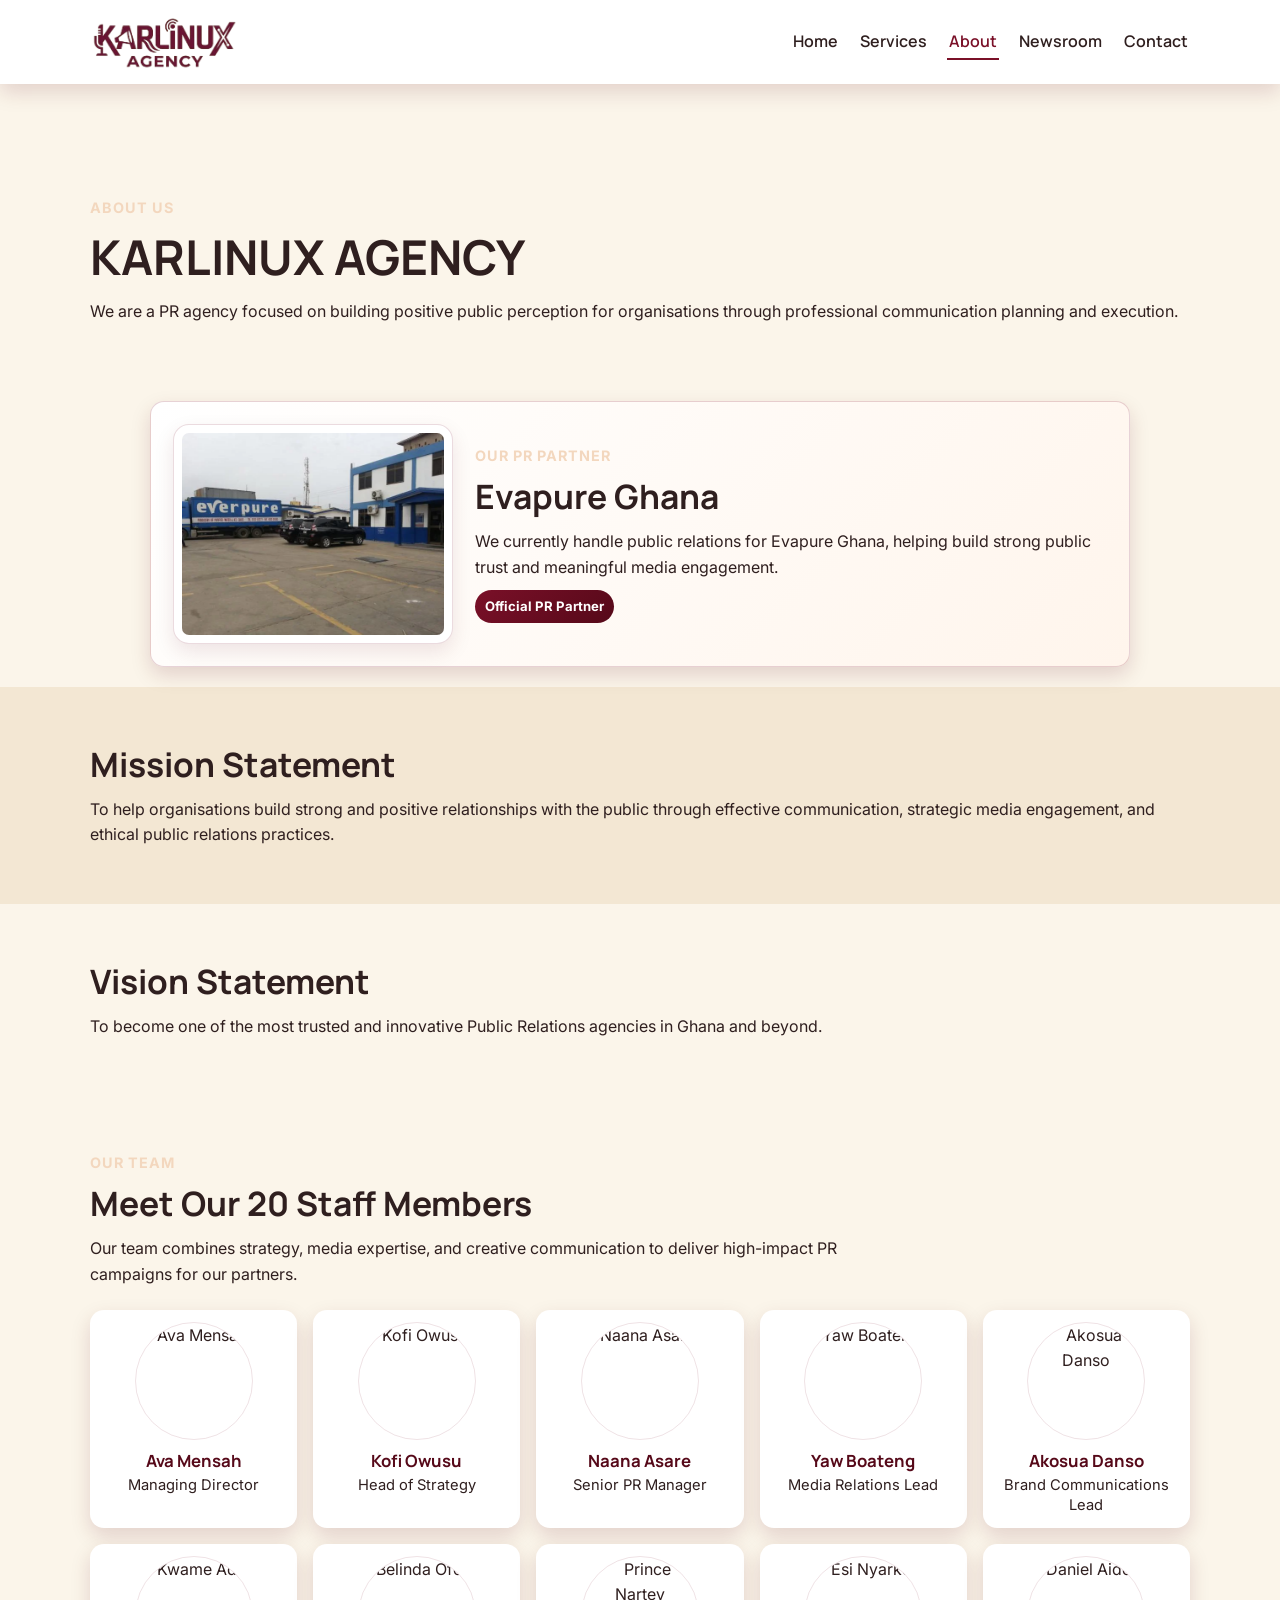
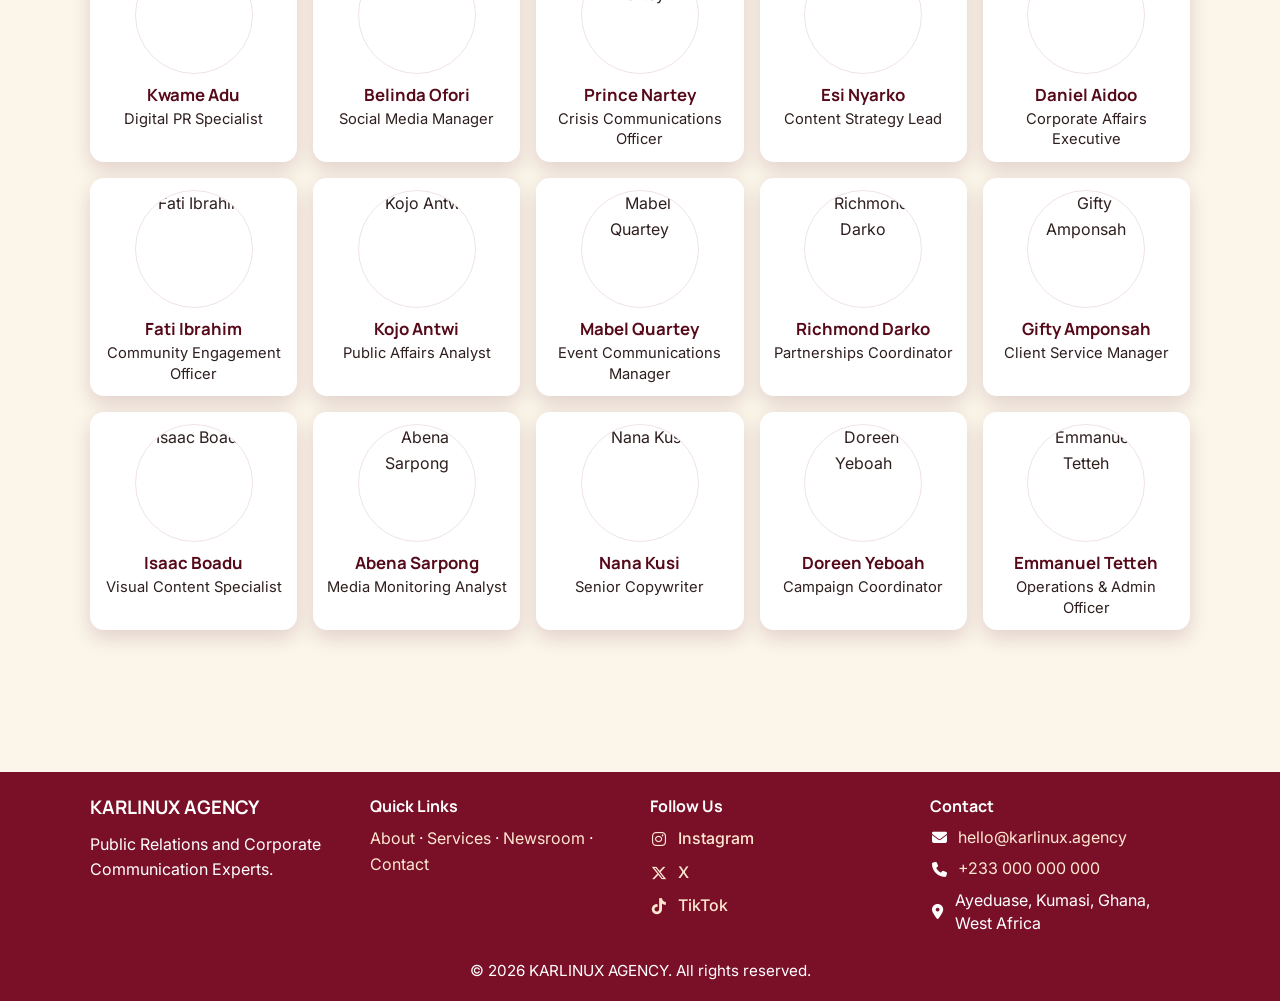
==== about.html @ dc79f02c "Build multi-page KARLINUX PR agency website" ====
<!DOCTYPE html>
<html lang="en">
<head>
	<meta charset="UTF-8">
	<meta name="viewport" content="width=device-width, initial-scale=1.0">
	<title>KARLINUX AGENCY | About</title>
	<link rel="stylesheet" href="styles.css">
	<link rel="stylesheet" href="https://cdnjs.cloudflare.com/ajax/libs/font-awesome/6.5.2/css/all.min.css">
</head>
<body>
	<header class="site-header">
		<nav class="navbar container">
			<a class="brand" href="index.html"><img src="images/newlogol.png" alt="KARLINUX AGENCY"></a>
			<button class="menu-toggle" id="menuToggle" aria-label="Open menu">☰</button>
			<ul class="nav-links" id="navLinks">
				<li><a href="index.html">Home</a></li>
				<li><a href="services.html">Services</a></li>
				
				<li><a class="active" href="about.html">About</a></li>
				<li><a href="newsroom.html">Newsroom</a></li>
				<li><a href="contact.html">Contact</a></li>
			</ul>
		</nav>
	</header>

	<main class="page-main">
		<section class="section">
			<div class="container reveal">
				<p class="eyebrow">About Us</p>
				<h1>KARLINUX AGENCY</h1>
				<p>We are a PR agency focused on building positive public perception for organisations through professional communication planning and execution.</p>
			</div>
		</section>

		<section class="section partner-section">
			<div class="container reveal">
				<article class="card partner-highlight">
					<div class="partner-media">
						<img class="partner-logo" src="images/eva.webp" alt="Evapure Ghana image">
					</div>
					<div class="partner-content">
						<p class="eyebrow">Our PR Partner</p>
						<h2>Evapure Ghana</h2>
						<p>We currently handle public relations for Evapure Ghana, helping build strong public trust and meaningful media engagement.</p>
						<span class="partner-badge">Official PR Partner</span>
					</div>
				</article>
			</div>
		</section>

		<section class="section alt-bg">
			<div class="container reveal">
				<h2>Mission Statement</h2>
				<p>To help organisations build strong and positive relationships with the public through effective communication, strategic media engagement, and ethical public relations practices.</p>
			</div>
		</section>

		<section class="section">
			<div class="container reveal">
				<h2>Vision Statement</h2>
				<p>To become one of the most trusted and innovative Public Relations agencies in Ghana and beyond.</p>
			</div>
		</section>

		<section class="section team-section">
			<div class="container reveal">
				<p class="eyebrow">Our Team</p>
				<h2>Meet Our 20 Staff Members</h2>
				<p>Our team combines strategy, media expertise, and creative communication to deliver high-impact PR campaigns for our partners.</p>
				<div class="team-grid">
					<article class="card team-card"><img class="team-photo" src="https://randomuser.me/api/portraits/women/11.jpg" alt="Ava Mensah"><h3>Ava Mensah</h3><p>Managing Director</p></article>
					<article class="card team-card"><img class="team-photo" src="https://randomuser.me/api/portraits/men/12.jpg" alt="Kofi Owusu"><h3>Kofi Owusu</h3><p>Head of Strategy</p></article>
					<article class="card team-card"><img class="team-photo" src="https://randomuser.me/api/portraits/women/13.jpg" alt="Naana Asare"><h3>Naana Asare</h3><p>Senior PR Manager</p></article>
					<article class="card team-card"><img class="team-photo" src="https://randomuser.me/api/portraits/men/14.jpg" alt="Yaw Boateng"><h3>Yaw Boateng</h3><p>Media Relations Lead</p></article>
					<article class="card team-card"><img class="team-photo" src="https://randomuser.me/api/portraits/women/15.jpg" alt="Akosua Danso"><h3>Akosua Danso</h3><p>Brand Communications Lead</p></article>
					<article class="card team-card"><img class="team-photo" src="https://randomuser.me/api/portraits/men/16.jpg" alt="Kwame Adu"><h3>Kwame Adu</h3><p>Digital PR Specialist</p></article>
					<article class="card team-card"><img class="team-photo" src="https://randomuser.me/api/portraits/women/17.jpg" alt="Belinda Ofori"><h3>Belinda Ofori</h3><p>Social Media Manager</p></article>
					<article class="card team-card"><img class="team-photo" src="https://randomuser.me/api/portraits/men/18.jpg" alt="Prince Nartey"><h3>Prince Nartey</h3><p>Crisis Communications Officer</p></article>
					<article class="card team-card"><img class="team-photo" src="https://randomuser.me/api/portraits/women/19.jpg" alt="Esi Nyarko"><h3>Esi Nyarko</h3><p>Content Strategy Lead</p></article>
					<article class="card team-card"><img class="team-photo" src="https://randomuser.me/api/portraits/men/20.jpg" alt="Daniel Aidoo"><h3>Daniel Aidoo</h3><p>Corporate Affairs Executive</p></article>
					<article class="card team-card"><img class="team-photo" src="https://randomuser.me/api/portraits/women/21.jpg" alt="Fati Ibrahim"><h3>Fati Ibrahim</h3><p>Community Engagement Officer</p></article>
					<article class="card team-card"><img class="team-photo" src="https://randomuser.me/api/portraits/men/22.jpg" alt="Kojo Antwi"><h3>Kojo Antwi</h3><p>Public Affairs Analyst</p></article>
					<article class="card team-card"><img class="team-photo" src="https://randomuser.me/api/portraits/women/23.jpg" alt="Mabel Quartey"><h3>Mabel Quartey</h3><p>Event Communications Manager</p></article>
					<article class="card team-card"><img class="team-photo" src="https://randomuser.me/api/portraits/men/24.jpg" alt="Richmond Darko"><h3>Richmond Darko</h3><p>Partnerships Coordinator</p></article>
					<article class="card team-card"><img class="team-photo" src="https://randomuser.me/api/portraits/women/25.jpg" alt="Gifty Amponsah"><h3>Gifty Amponsah</h3><p>Client Service Manager</p></article>
					<article class="card team-card"><img class="team-photo" src="https://randomuser.me/api/portraits/men/26.jpg" alt="Isaac Boadu"><h3>Isaac Boadu</h3><p>Visual Content Specialist</p></article>
					<article class="card team-card"><img class="team-photo" src="https://randomuser.me/api/portraits/women/27.jpg" alt="Abena Sarpong"><h3>Abena Sarpong</h3><p>Media Monitoring Analyst</p></article>
					<article class="card team-card"><img class="team-photo" src="https://randomuser.me/api/portraits/men/28.jpg" alt="Nana Kusi"><h3>Nana Kusi</h3><p>Senior Copywriter</p></article>
					<article class="card team-card"><img class="team-photo" src="https://randomuser.me/api/portraits/women/29.jpg" alt="Doreen Yeboah"><h3>Doreen Yeboah</h3><p>Campaign Coordinator</p></article>
					<article class="card team-card"><img class="team-photo" src="https://randomuser.me/api/portraits/men/30.jpg" alt="Emmanuel Tetteh"><h3>Emmanuel Tetteh</h3><p>Operations & Admin Officer</p></article>
				</div>
			</div>
		</section>
	</main>

	<footer class="site-footer">
		<div class="container footer-grid footer-grid-rich">
			<div>
				<h3>KARLINUX AGENCY</h3>
				<p>Public Relations and Corporate Communication Experts.</p>
			</div>
			<div>
				<h4>Quick Links</h4>
				<p><a href="about.html">About</a> · <a href="services.html">Services</a> · <a href="newsroom.html">Newsroom</a> · <a href="contact.html">Contact</a></p>
			</div>
			<div>
				<h4>Follow Us</h4>
				<div class="social-links">
					<a href="#" aria-label="Instagram"><i class="fa-brands fa-instagram"></i><span>Instagram</span></a>
					<a href="#" aria-label="X"><i class="fa-brands fa-x-twitter"></i><span>X</span></a>
					<a href="#" aria-label="TikTok"><i class="fa-brands fa-tiktok"></i><span>TikTok</span></a>
				</div>
			</div>
			<div>
				<h4>Contact</h4>
				<ul class="footer-contact">
					<li><i class="fa-solid fa-envelope"></i><a href="mailto:hello@karlinux.agency">hello@karlinux.agency</a></li>
					<li><i class="fa-solid fa-phone"></i><a href="tel:+233000000000">+233 000 000 000</a></li>
					<li><i class="fa-solid fa-location-dot"></i><span>Ayeduase, Kumasi, Ghana, West Africa</span></li>
				</ul>
			</div>
		</div>
		<p class="copyright">© <span id="year"></span> KARLINUX AGENCY. All rights reserved.</p>
	</footer>

	<script src="script.js"></script>
</body>
</html>
---- styles.css ----
@import url('https://fonts.googleapis.com/css2?family=Inter:wght@400;500;600;700;800&family=Manrope:wght@600;700;800&display=swap');

* {
	margin: 0;
	padding: 0;
	box-sizing: border-box;
}

:root {
	--burgundy: #7a1028;
	--burgundy-dark: #560919;
	--beige: #f3e7d3;
	--beige-soft: #fbf5ea;
	--text: #2f1f1f;
	--white: #ffffff;
	--shadow: 0 8px 20px rgba(86, 9, 25, 0.15);
}

html,
body {
	width: 100%;
	overflow-x: hidden;
}

body {
	font-family: "Inter", "Segoe UI", Arial, sans-serif;
	background: var(--beige-soft);
	color: var(--text);
	line-height: 1.6;
}

.container {
	width: min(1100px, 92%);
	margin: 0 auto;
}

.site-header {
	position: sticky;
	top: 0;
	z-index: 1000;
	background: var(--white);
	box-shadow: var(--shadow);
}

.navbar {
	min-height: 72px;
	display: flex;
	align-items: center;
	justify-content: space-between;
	gap: 20px;
}

.brand {
	text-decoration: none;
	color: var(--burgundy);
	font-weight: 800;
	font-family: "Manrope", "Inter", "Segoe UI", Arial, sans-serif;
	letter-spacing: 0.4px;
	display: inline-flex;
	align-items: center;
}

.brand img {
	height: 84px;
	width: auto;
	display: block;
}

.menu-toggle {
	display: none;
	border: 0;
	background: transparent;
	font-size: 28px;
	color: var(--burgundy);
	cursor: pointer;
}

.nav-links {
	list-style: none;
	display: flex;
	gap: 18px;
}

.nav-links a {
	text-decoration: none;
	color: var(--text);
	font-weight: 600;
	font-family: "Manrope", "Inter", "Segoe UI", Arial, sans-serif;
	padding: 6px 2px;
	border-bottom: 2px solid transparent;
}

.nav-links a:hover,
.nav-links a.active {
	color: var(--burgundy);
	border-color: var(--burgundy);
}

.page-main,
.section {
	padding: 56px 0;
}

.hero {
	background: linear-gradient(140deg, var(--burgundy) 0%, var(--burgundy-dark) 100%);
	color: var(--white);
}

.hero-grid {
	display: grid;
	grid-template-columns: 1fr;
	gap: 28px;
	align-items: start;
}

.eyebrow {
	color: #f3d7be;
	font-size: 0.9rem;
	text-transform: uppercase;
	letter-spacing: 1px;
	margin-bottom: 8px;
	font-weight: 700;
}

h1,
h2,
h3,
h4 {
	font-family: "Manrope", "Inter", "Segoe UI", Arial, sans-serif;
	line-height: 1.25;
	margin-bottom: 12px;
}

h1 {
	font-size: clamp(2rem, 5vw, 3rem);
}

h2 {
	font-size: clamp(1.4rem, 3.5vw, 2.1rem);
}

.hero-panel,
.card {
	background: var(--white);
	color: var(--text);
	border-radius: 14px;
	box-shadow: var(--shadow);
	padding: 22px;
}

.hero-panel ul {
	padding-left: 18px;
}

.hero-actions {
	margin-top: 20px;
	display: flex;
	flex-wrap: wrap;
	gap: 10px;
}

.btn {
	display: inline-flex;
	align-items: center;
	justify-content: center;
	text-decoration: none;
	padding: 10px 16px;
	border-radius: 8px;
	font-weight: 700;
	border: 2px solid transparent;
}

.btn-primary {
	background: var(--burgundy);
	color: var(--white);
}

.btn-primary:hover {
	background: var(--burgundy-dark);
}

.btn-outline {
	border-color: var(--white);
	color: var(--white);
}

.btn-outline:hover {
	background: rgba(255, 255, 255, 0.15);
}

.btn-outline-dark {
	border-color: var(--burgundy);
	color: var(--burgundy);
	background: transparent;
}

.btn-outline-dark:hover {
	background: var(--burgundy);
	color: var(--white);
}

.alt-bg {
	background: var(--beige);
}

.card-grid {
	margin-top: 22px;
	display: grid;
	grid-template-columns: repeat(3, minmax(0, 1fr));
	gap: 16px;
}

.services-grid-detailed {
	margin-top: 22px;
	display: grid;
	grid-template-columns: repeat(3, minmax(0, 1fr));
	gap: 18px;
}

.service-detail {
	padding: 14px;
	display: flex;
	flex-direction: column;
	gap: 10px;
}

.service-image {
	width: 100%;
	height: 190px;
	object-fit: cover;
	border-radius: 10px;
	background: #e9d8d8;
	border: 1px solid rgba(122, 16, 40, 0.12);
}

.service-detail h3 {
	margin-top: 6px;
	margin-bottom: 4px;
	color: var(--burgundy-dark);
}

.service-detail p {
	font-size: 0.95rem;
	line-height: 1.6;
}

.five-col {
	grid-template-columns: repeat(5, minmax(0, 1fr));
}

.site-footer {
	background: var(--burgundy);
	color: var(--white);
	margin-top: 30px;
	padding-top: 24px;
}

.footer-grid {
	display: grid;
	grid-template-columns: repeat(2, minmax(0, 1fr));
	gap: 12px;
	padding-bottom: 10px;
}

.footer-grid-rich {
	grid-template-columns: repeat(4, minmax(0, 1fr));
	gap: 20px;
	padding-bottom: 14px;
}

.footer-grid-rich h4 {
	margin-bottom: 10px;
}

.social-links {
	display: grid;
	gap: 8px;
}

.social-links a {
	display: inline-flex;
	align-items: center;
	gap: 10px;
	font-weight: 500;
}

.social-links i {
	width: 18px;
	text-align: center;
	font-size: 16px;
}

.footer-contact {
	list-style: none;
	display: grid;
	gap: 8px;
}

.footer-contact li {
	display: inline-flex;
	align-items: center;
	gap: 10px;
	line-height: 1.45;
}

.footer-contact i {
	width: 18px;
	text-align: center;
	font-size: 15px;
}

.site-footer a {
	color: #ffe8d1;
	text-decoration: none;
}

.site-footer a:hover {
	text-decoration: underline;
}

.copyright {
	text-align: center;
	padding: 10px 12px 18px;
	font-size: 0.95rem;
}

.contact-wrap {
	display: grid;
	grid-template-columns: 1fr 1.2fr;
	gap: 16px;
	margin-top: 16px;
}

.contact-form {
	display: grid;
	gap: 8px;
}

.contact-form input,
.contact-form textarea {
	width: 100%;
	padding: 10px;
	border: 1px solid #d8c5c5;
	border-radius: 8px;
	font: inherit;
}

.feature-list {
	list-style: none;
	display: grid;
	gap: 12px;
	margin-top: 14px;
}

.feature-list li {
	position: relative;
	padding: 12px 14px 12px 46px;
	border-radius: 10px;
	background: linear-gradient(90deg, #fffaf4 0%, #ffffff 100%);
	border: 1px solid rgba(122, 16, 40, 0.15);
	box-shadow: 0 4px 12px rgba(86, 9, 25, 0.08);
}

.feature-list li::before {
	content: "";
	position: absolute;
	left: 14px;
	top: 50%;
	transform: translateY(-50%);
	width: 22px;
	height: 22px;
	border-radius: 50%;
	background: linear-gradient(135deg, var(--burgundy) 0%, var(--burgundy-dark) 100%);
}

.feature-list li::after {
	content: "✓";
	position: absolute;
	left: 21px;
	top: 50%;
	transform: translateY(-52%);
	font-size: 12px;
	font-weight: 700;
	color: var(--white);
}

.why-card {
	max-width: 980px;
	margin: 0 auto;
}

.partner-section {
	padding-top: 20px;
	padding-bottom: 20px;
}

.partner-highlight {
	max-width: 980px;
	margin: 0 auto;
	background: linear-gradient(135deg, #ffffff 0%, #fff5ec 100%);
	border: 1px solid rgba(122, 16, 40, 0.18);
	display: grid;
	grid-template-columns: 280px 1fr;
	gap: 22px;
	align-items: center;
}

.partner-media {
	display: flex;
	justify-content: center;
	align-items: center;
}

.partner-logo {
	width: 100%;
	height: 220px;
	object-fit: cover;
	padding: 8px;
	border-radius: 16px;
	background: #ffffff;
	border: 1px solid rgba(122, 16, 40, 0.15);
	box-shadow: 0 8px 20px rgba(86, 9, 25, 0.1);
}

.partner-content p {
	max-width: 900px;
}

.partner-badge {
	display: inline-block;
	margin-top: 10px;
	padding: 6px 10px;
	border-radius: 999px;
	font-size: 0.82rem;
	font-weight: 700;
	color: var(--white);
	background: linear-gradient(135deg, var(--burgundy) 0%, var(--burgundy-dark) 100%);
}

.team-section p {
	max-width: 760px;
}

.team-grid {
	margin-top: 22px;
	display: grid;
	grid-template-columns: repeat(5, minmax(0, 1fr));
	gap: 16px;
}

.team-card {
	padding: 12px;
	text-align: center;
	transition: transform 0.25s ease, box-shadow 0.25s ease;
}

.team-card:hover {
	transform: translateY(-4px);
	box-shadow: 0 12px 26px rgba(86, 9, 25, 0.2);
}

.team-photo {
	width: 118px;
	height: 118px;
	object-fit: cover;
	border-radius: 50%;
	border: 1px solid rgba(122, 16, 40, 0.12);
	margin: 0 auto 10px;
	display: block;
}

.team-card h3 {
	font-size: 1.05rem;
	margin-bottom: 4px;
	color: var(--burgundy-dark);
}

.team-card p {
	font-size: 0.92rem;
	line-height: 1.4;
}

.media-showcase p {
	max-width: 760px;
}

.newsroom-grid {
	margin-top: 22px;
	display: grid;
	grid-template-columns: repeat(3, minmax(0, 1fr));
	gap: 16px;
}

.newsroom-card {
	padding: 14px;
	display: flex;
	flex-direction: column;
	gap: 10px;
}

.newsroom-image {
	width: 100%;
	height: 190px;
	object-fit: cover;
	border-radius: 10px;
	border: 1px solid rgba(122, 16, 40, 0.12);
}

.newsroom-meta {
	font-size: 0.82rem;
	font-weight: 700;
	text-transform: uppercase;
	letter-spacing: 0.7px;
	color: var(--burgundy-dark);
	margin-bottom: 0;
}

.press-release-grid {
	margin-top: 20px;
	display: grid;
	grid-template-columns: repeat(2, minmax(0, 1fr));
	gap: 16px;
}

.press-release-card {
	padding: 18px;
	display: flex;
	flex-direction: column;
	gap: 10px;
}

.press-release-actions {
	display: flex;
	gap: 10px;
	flex-wrap: wrap;
	margin-top: 6px;
}

.share-icon-btn {
	width: 36px;
	height: 36px;
	border: 0;
	border-radius: 50%;
	background: var(--burgundy);
	color: var(--white);
	display: inline-flex;
	align-items: center;
	justify-content: center;
	cursor: pointer;
	transition: transform 0.2s ease, background 0.2s ease;
	padding: 0;
}

.share-icon-btn:hover {
	background: var(--burgundy-dark);
	transform: translateY(-1px);
}

.share-icon-btn i {
	font-size: 0.9rem;
}

.media-grid {
	display: grid;
	gap: 16px;
	margin-top: 16px;
}

.media-images {
	grid-template-columns: repeat(3, minmax(0, 1fr));
}

.media-videos {
	grid-template-columns: repeat(2, minmax(0, 1fr));
	margin-top: 22px;
}

.media-card {
	padding: 12px;
	overflow: hidden;
}

.media-thumb {
	width: 100%;
	aspect-ratio: 16 / 10;
	border-radius: 10px;
	object-fit: cover;
	display: block;
	background: #e9d8d8;
}

.media-card figcaption {
	margin-top: 10px;
	font-size: 0.95rem;
	font-weight: 600;
	color: var(--burgundy-dark);
}

.location-map-section p {
	max-width: 760px;
}

.map-wrap {
	margin-top: 14px;
	padding: 12px;
}

.map-wrap iframe {
	width: 100%;
	height: 420px;
	border: 0;
	border-radius: 10px;
	display: block;
}

.map-actions {
	margin-top: 14px;
	display: flex;
	justify-content: flex-start;
}

.reveal {
	opacity: 0;
	transform: translateY(12px);
	transition: opacity 0.5s ease, transform 0.5s ease;
}

.reveal.show {
	opacity: 1;
	transform: translateY(0);
}

@media (max-width: 980px) {
	.hero-grid,
	.contact-wrap,
	.footer-grid,
	.footer-grid-rich,
	.card-grid,
	.services-grid-detailed,
	.five-col,
	.newsroom-grid,
	.press-release-grid,
	.media-images,
	.media-videos {
		grid-template-columns: 1fr 1fr;
	}

	.team-grid {
		grid-template-columns: repeat(3, minmax(0, 1fr));
	}
}

@media (max-width: 768px) {
	.brand img {
		height: 36px;
	}

	.menu-toggle {
		display: inline-block;
	}

	.nav-links {
		position: fixed;
		right: -280px;
		top: 0;
		width: 260px;
		height: 100vh;
		padding: 90px 20px 20px;
		background: var(--white);
		box-shadow: -8px 0 25px rgba(0, 0, 0, 0.15);
		flex-direction: column;
		gap: 12px;
		transition: right 0.35s ease;
	}

	.nav-links.open {
		right: 0;
	}

	.hero-grid,
	.contact-wrap,
	.footer-grid,
	.footer-grid-rich,
	.card-grid,
	.services-grid-detailed,
	.five-col,
	.newsroom-grid,
	.press-release-grid,
	.media-images,
	.media-videos {
		grid-template-columns: 1fr;
	}

	.team-grid {
		grid-template-columns: repeat(2, minmax(0, 1fr));
	}

	.team-photo {
		width: 104px;
		height: 104px;
	}

	.partner-highlight {
		grid-template-columns: 1fr;
		text-align: center;
	}

	.partner-logo {
		width: 100%;
		height: 210px;
	}

	.map-wrap iframe {
		height: 300px;
	}
}

@media (max-width: 460px) {
	.team-grid {
		grid-template-columns: 1fr;
	}
}
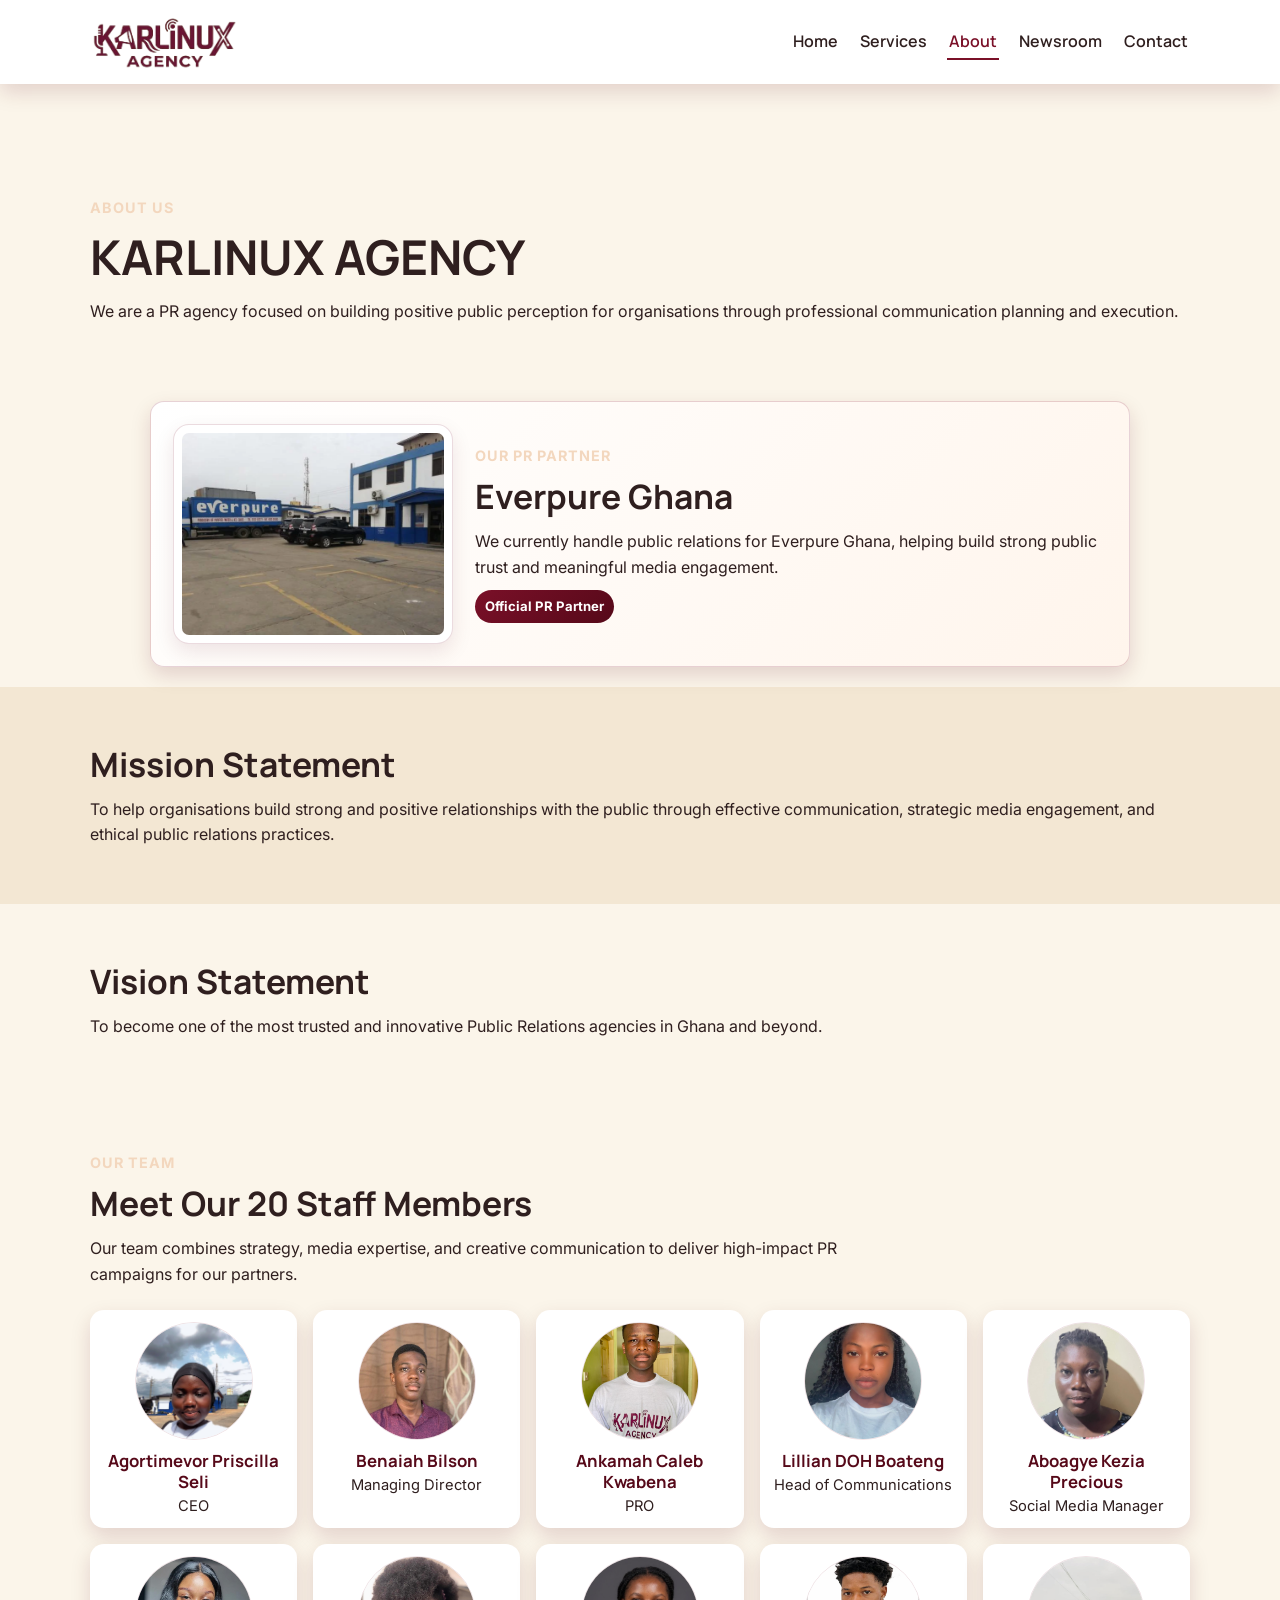
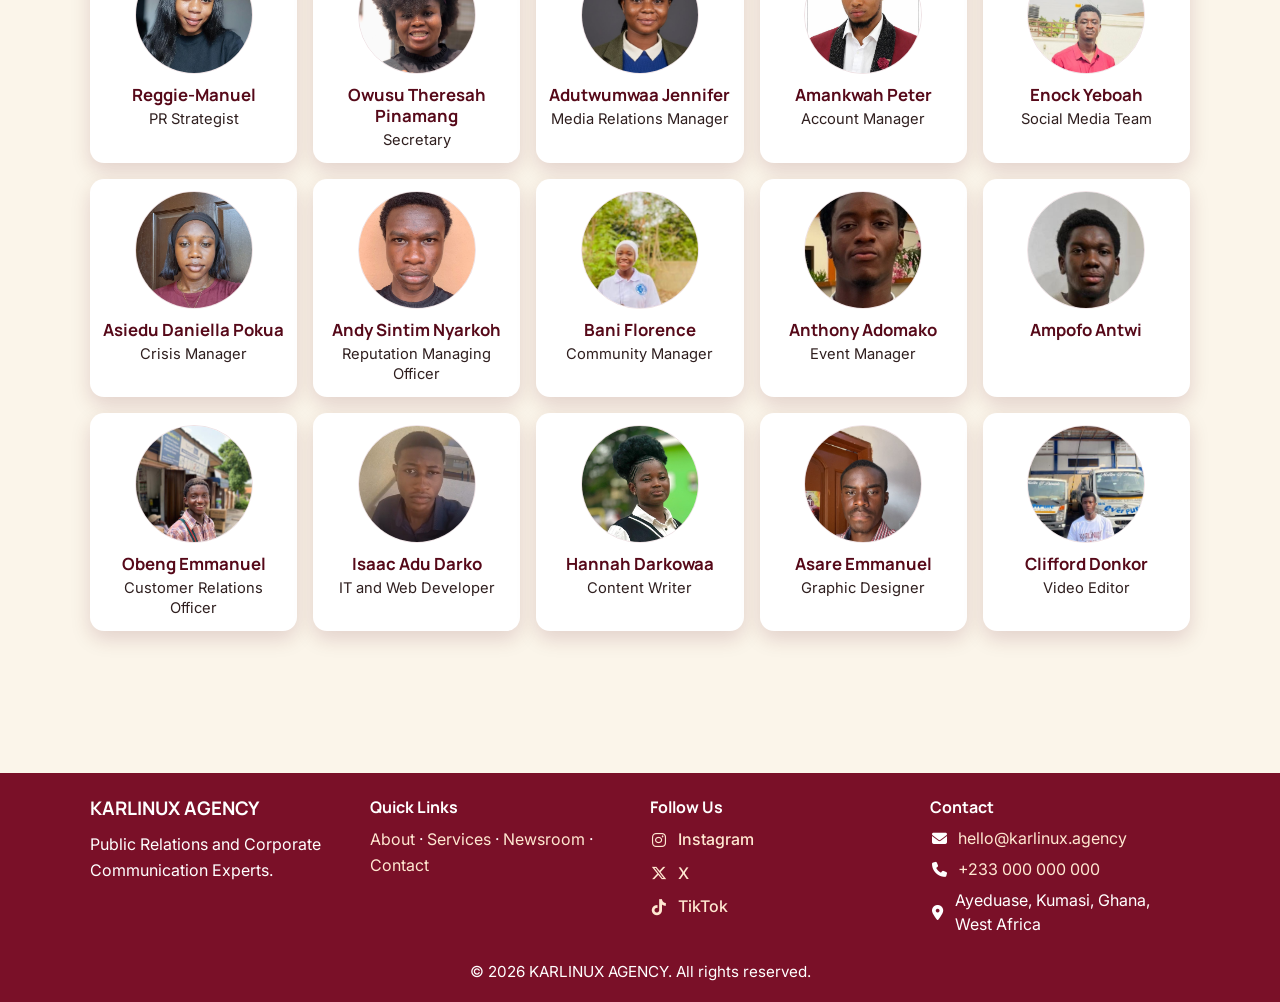
==== commit 598f6a36: "Update services: replace Press Release Writing with Stakeholder Engagement" ====
--- a/about.html
+++ b/about.html
@@ -36,12 +36,12 @@
 			<div class="container reveal">
 				<article class="card partner-highlight">
 					<div class="partner-media">
-						<img class="partner-logo" src="images/eva.webp" alt="Evapure Ghana image">
+						<img class="partner-logo" src="images/eva.webp" alt="Everpure Ghana image">
 					</div>
 					<div class="partner-content">
 						<p class="eyebrow">Our PR Partner</p>
-						<h2>Evapure Ghana</h2>
-						<p>We currently handle public relations for Evapure Ghana, helping build strong public trust and meaningful media engagement.</p>
+						<h2>Everpure Ghana</h2>
+						<p>We currently handle public relations for Everpure Ghana, helping build strong public trust and meaningful media engagement.</p>
 						<span class="partner-badge">Official PR Partner</span>
 					</div>
 				</article>
@@ -68,26 +68,26 @@
 				<h2>Meet Our 20 Staff Members</h2>
 				<p>Our team combines strategy, media expertise, and creative communication to deliver high-impact PR campaigns for our partners.</p>
 				<div class="team-grid">
-					<article class="card team-card"><img class="team-photo" src="https://randomuser.me/api/portraits/women/11.jpg" alt="Ava Mensah"><h3>Ava Mensah</h3><p>Managing Director</p></article>
-					<article class="card team-card"><img class="team-photo" src="https://randomuser.me/api/portraits/men/12.jpg" alt="Kofi Owusu"><h3>Kofi Owusu</h3><p>Head of Strategy</p></article>
-					<article class="card team-card"><img class="team-photo" src="https://randomuser.me/api/portraits/women/13.jpg" alt="Naana Asare"><h3>Naana Asare</h3><p>Senior PR Manager</p></article>
-					<article class="card team-card"><img class="team-photo" src="https://randomuser.me/api/portraits/men/14.jpg" alt="Yaw Boateng"><h3>Yaw Boateng</h3><p>Media Relations Lead</p></article>
-					<article class="card team-card"><img class="team-photo" src="https://randomuser.me/api/portraits/women/15.jpg" alt="Akosua Danso"><h3>Akosua Danso</h3><p>Brand Communications Lead</p></article>
-					<article class="card team-card"><img class="team-photo" src="https://randomuser.me/api/portraits/men/16.jpg" alt="Kwame Adu"><h3>Kwame Adu</h3><p>Digital PR Specialist</p></article>
-					<article class="card team-card"><img class="team-photo" src="https://randomuser.me/api/portraits/women/17.jpg" alt="Belinda Ofori"><h3>Belinda Ofori</h3><p>Social Media Manager</p></article>
-					<article class="card team-card"><img class="team-photo" src="https://randomuser.me/api/portraits/men/18.jpg" alt="Prince Nartey"><h3>Prince Nartey</h3><p>Crisis Communications Officer</p></article>
-					<article class="card team-card"><img class="team-photo" src="https://randomuser.me/api/portraits/women/19.jpg" alt="Esi Nyarko"><h3>Esi Nyarko</h3><p>Content Strategy Lead</p></article>
-					<article class="card team-card"><img class="team-photo" src="https://randomuser.me/api/portraits/men/20.jpg" alt="Daniel Aidoo"><h3>Daniel Aidoo</h3><p>Corporate Affairs Executive</p></article>
-					<article class="card team-card"><img class="team-photo" src="https://randomuser.me/api/portraits/women/21.jpg" alt="Fati Ibrahim"><h3>Fati Ibrahim</h3><p>Community Engagement Officer</p></article>
-					<article class="card team-card"><img class="team-photo" src="https://randomuser.me/api/portraits/men/22.jpg" alt="Kojo Antwi"><h3>Kojo Antwi</h3><p>Public Affairs Analyst</p></article>
-					<article class="card team-card"><img class="team-photo" src="https://randomuser.me/api/portraits/women/23.jpg" alt="Mabel Quartey"><h3>Mabel Quartey</h3><p>Event Communications Manager</p></article>
-					<article class="card team-card"><img class="team-photo" src="https://randomuser.me/api/portraits/men/24.jpg" alt="Richmond Darko"><h3>Richmond Darko</h3><p>Partnerships Coordinator</p></article>
-					<article class="card team-card"><img class="team-photo" src="https://randomuser.me/api/portraits/women/25.jpg" alt="Gifty Amponsah"><h3>Gifty Amponsah</h3><p>Client Service Manager</p></article>
-					<article class="card team-card"><img class="team-photo" src="https://randomuser.me/api/portraits/men/26.jpg" alt="Isaac Boadu"><h3>Isaac Boadu</h3><p>Visual Content Specialist</p></article>
-					<article class="card team-card"><img class="team-photo" src="https://randomuser.me/api/portraits/women/27.jpg" alt="Abena Sarpong"><h3>Abena Sarpong</h3><p>Media Monitoring Analyst</p></article>
-					<article class="card team-card"><img class="team-photo" src="https://randomuser.me/api/portraits/men/28.jpg" alt="Nana Kusi"><h3>Nana Kusi</h3><p>Senior Copywriter</p></article>
-					<article class="card team-card"><img class="team-photo" src="https://randomuser.me/api/portraits/women/29.jpg" alt="Doreen Yeboah"><h3>Doreen Yeboah</h3><p>Campaign Coordinator</p></article>
-					<article class="card team-card"><img class="team-photo" src="https://randomuser.me/api/portraits/men/30.jpg" alt="Emmanuel Tetteh"><h3>Emmanuel Tetteh</h3><p>Operations & Admin Officer</p></article>
+					<article class="card team-card"><img class="team-photo" src="./images/1.jpeg" alt="Agortimevor Priscilla Seli"><h3>Agortimevor Priscilla Seli</h3><p>CEO</p></article>
+					<article class="card team-card"><img class="team-photo" src="./images/2.jpeg" alt="Benaiah Bilson"><h3>Benaiah Bilson</h3><p>Managing Director</p></article>
+					<article class="card team-card"><img class="team-photo" src="./images/3.jpeg" alt="Ankamah Caleb Kwabena"><h3>Ankamah Caleb Kwabena</h3><p>PRO</p></article>
+					<article class="card team-card"><img class="team-photo" src="./images/4.jpeg" alt="Lillian DOH Boateng"><h3>Lillian DOH Boateng</h3><p>Head of Communications</p></article>
+					<article class="card team-card"><img class="team-photo" src="./images/5.jpeg" alt="Aboagye Kezia Precious"><h3>Aboagye Kezia Precious</h3><p>Social Media Manager</p></article>
+					<article class="card team-card"><img class="team-photo" src="./images/6.jpeg" alt="Reggie-Manuel"><h3>Reggie-Manuel</h3><p>PR Strategist</p></article>
+					<article class="card team-card"><img class="team-photo" src="./images/7.jpeg" alt="Owusu Theresah Pinamang"><h3>Owusu Theresah Pinamang</h3><p>Secretary</p></article>
+					<article class="card team-card"><img class="team-photo" src="./images/8.jpeg"  alt="Adutwumwaa Jennifer"><h3>Adutwumwaa Jennifer</h3><p>Media Relations Manager</p></article>
+					<article class="card team-card"><img class="team-photo" src="./images/9.jpeg"alt="Amankwah Peter"><h3>Amankwah Peter</h3><p>Account Manager</p></article>
+					<article class="card team-card"><img class="team-photo" src="./images/10.jpeg" alt="Enock Yeboah"><h3>Enock Yeboah</h3><p>Social Media Team</p></article>
+					<article class="card team-card"><img class="team-photo" src="./images/11.jpeg" alt="Asiedu Daniella Pokua"><h3>Asiedu Daniella Pokua</h3><p>Crisis Manager</p></article>
+					<article class="card team-card"><img class="team-photo" src="./images/12.jpeg" alt="Andy Sintim Nyarkoh"><h3>Andy Sintim Nyarkoh</h3><p>Reputation Managing Officer</p></article>
+					<article class="card team-card"><img class="team-photo" src="./images/13.jpeg" alt="Bani Florence"><h3>Bani Florence</h3><p>Community Manager</p></article>
+					<article class="card team-card"><img class="team-photo" src="./images/14.jpeg"  alt="Anthony Adomako"><h3>Anthony Adomako</h3><p>Event Manager</p></article>
+					<article class="card team-card"><img class="team-photo" src="./images/15.jpeg" alt="Ampofo Antwi"><h3>Ampofo Antwi</h3><p></p></article>
+					<article class="card team-card"><img class="team-photo" src="./images/16.jpeg" alt="Obeng Emmanuel"><h3>Obeng Emmanuel</h3><p>Customer Relations Officer</p></article>
+					<article class="card team-card"><img class="team-photo" src="./images/17.jpeg" alt="Isaac Adu Darko"><h3>Isaac Adu Darko</h3><p>IT and Web Developer</p></article>
+					<article class="card team-card"><img class="team-photo" src="./images/18.jpeg" alt="Hannah Darkowaa"><h3>Hannah Darkowaa</h3><p>Content Writer</p></article>
+					<article class="card team-card"><img class="team-photo" src="./images/19.jpeg" alt="Asare Emmanuel"><h3>Asare Emmanuel</h3><p>Graphic Designer</p></article>
+					<article class="card team-card"><img class="team-photo" src="./images/20.jpeg" alt="Clifford Donkor"><h3>Clifford Donkor</h3><p>Video Editor</p></article>
 				</div>
 			</div>
 		</section>
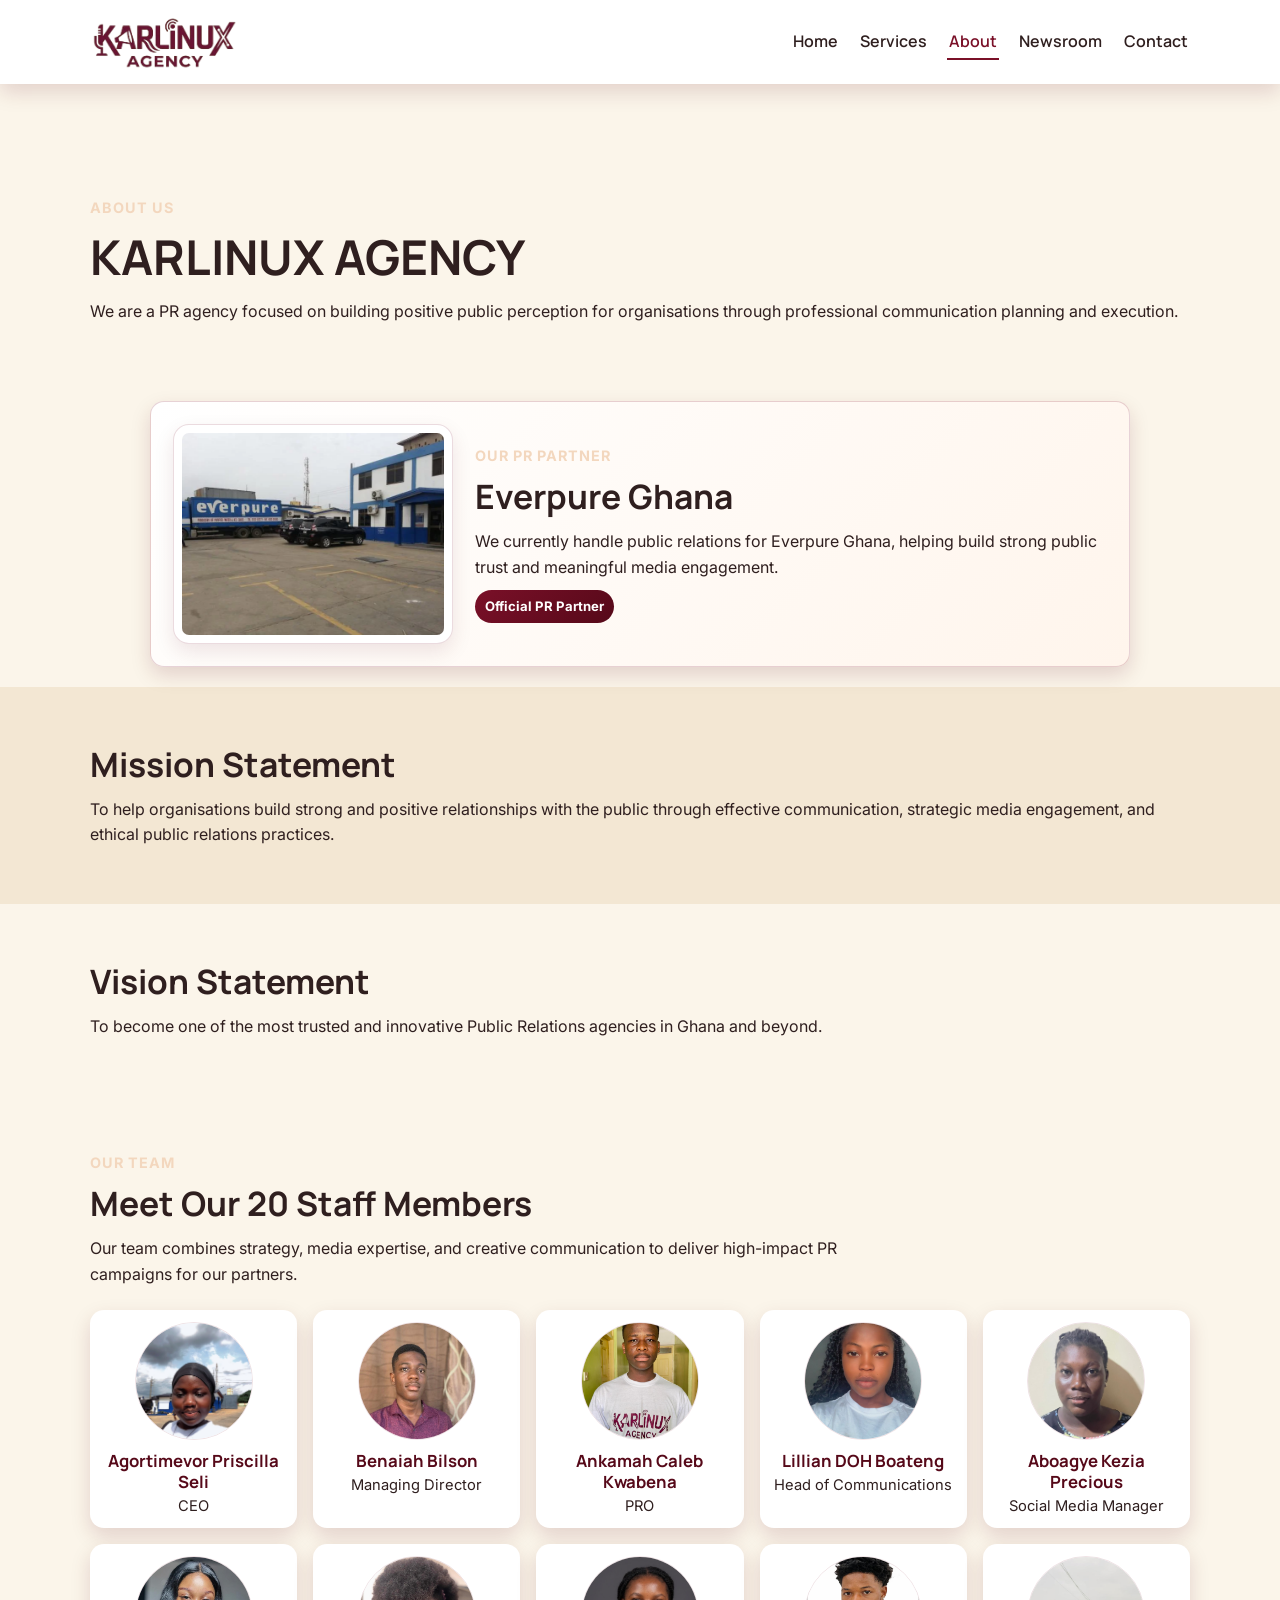
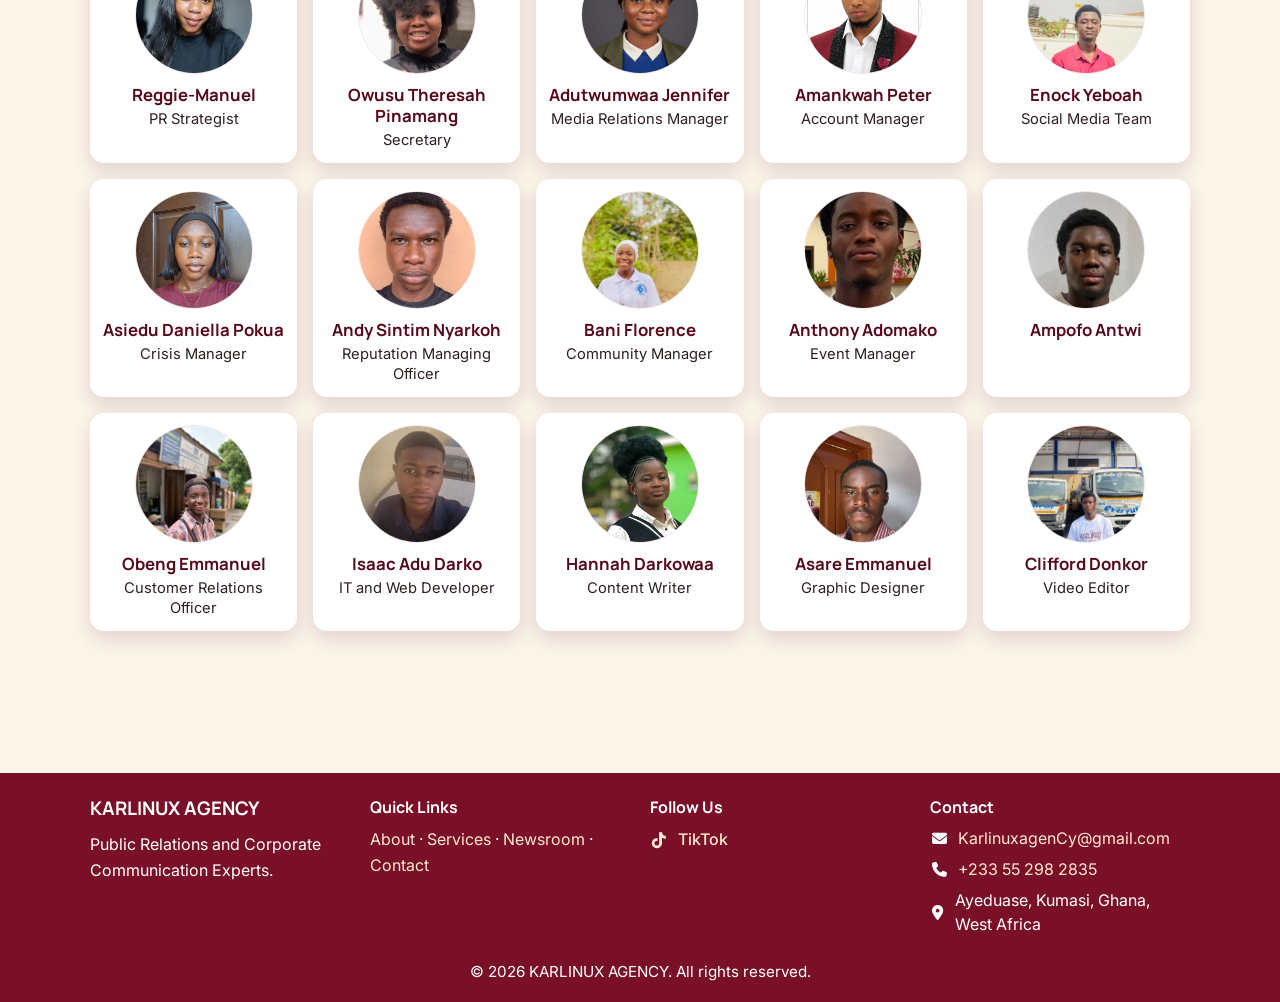
==== commit 5e7c66ca: "Update contact information and add TikTok link" ====
--- a/about.html
+++ b/about.html
@@ -1,6 +1,7 @@
 <!DOCTYPE html>
 <html lang="en">
 <head>
+	<link rel="icon" type="image/x-icon" href="favicon.ico">
 	<meta charset="UTF-8">
 	<meta name="viewport" content="width=device-width, initial-scale=1.0">
 	<title>KARLINUX AGENCY | About</title>
@@ -106,16 +107,14 @@
 			<div>
 				<h4>Follow Us</h4>
 				<div class="social-links">
-					<a href="#" aria-label="Instagram"><i class="fa-brands fa-instagram"></i><span>Instagram</span></a>
-					<a href="#" aria-label="X"><i class="fa-brands fa-x-twitter"></i><span>X</span></a>
-					<a href="#" aria-label="TikTok"><i class="fa-brands fa-tiktok"></i><span>TikTok</span></a>
+					<a href="https://www.tiktok.com/@karlinuxagency?_r=1&_t=ZS-951YIDaE2M9" aria-label="TikTok"><i class="fa-brands fa-tiktok"></i><span>TikTok</span></a>
 				</div>
 			</div>
 			<div>
 				<h4>Contact</h4>
 				<ul class="footer-contact">
-					<li><i class="fa-solid fa-envelope"></i><a href="mailto:hello@karlinux.agency">hello@karlinux.agency</a></li>
-					<li><i class="fa-solid fa-phone"></i><a href="tel:+233000000000">+233 000 000 000</a></li>
+					<li><i class="fa-solid fa-envelope"></i><a href="mailto:KarlinuxagenCy@gmail.com">KarlinuxagenCy@gmail.com</a></li>
+					<li><i class="fa-solid fa-phone"></i><a href="tel:+233552982835">+233 55 298 2835</a></li>
 					<li><i class="fa-solid fa-location-dot"></i><span>Ayeduase, Kumasi, Ghana, West Africa</span></li>
 				</ul>
 			</div>
